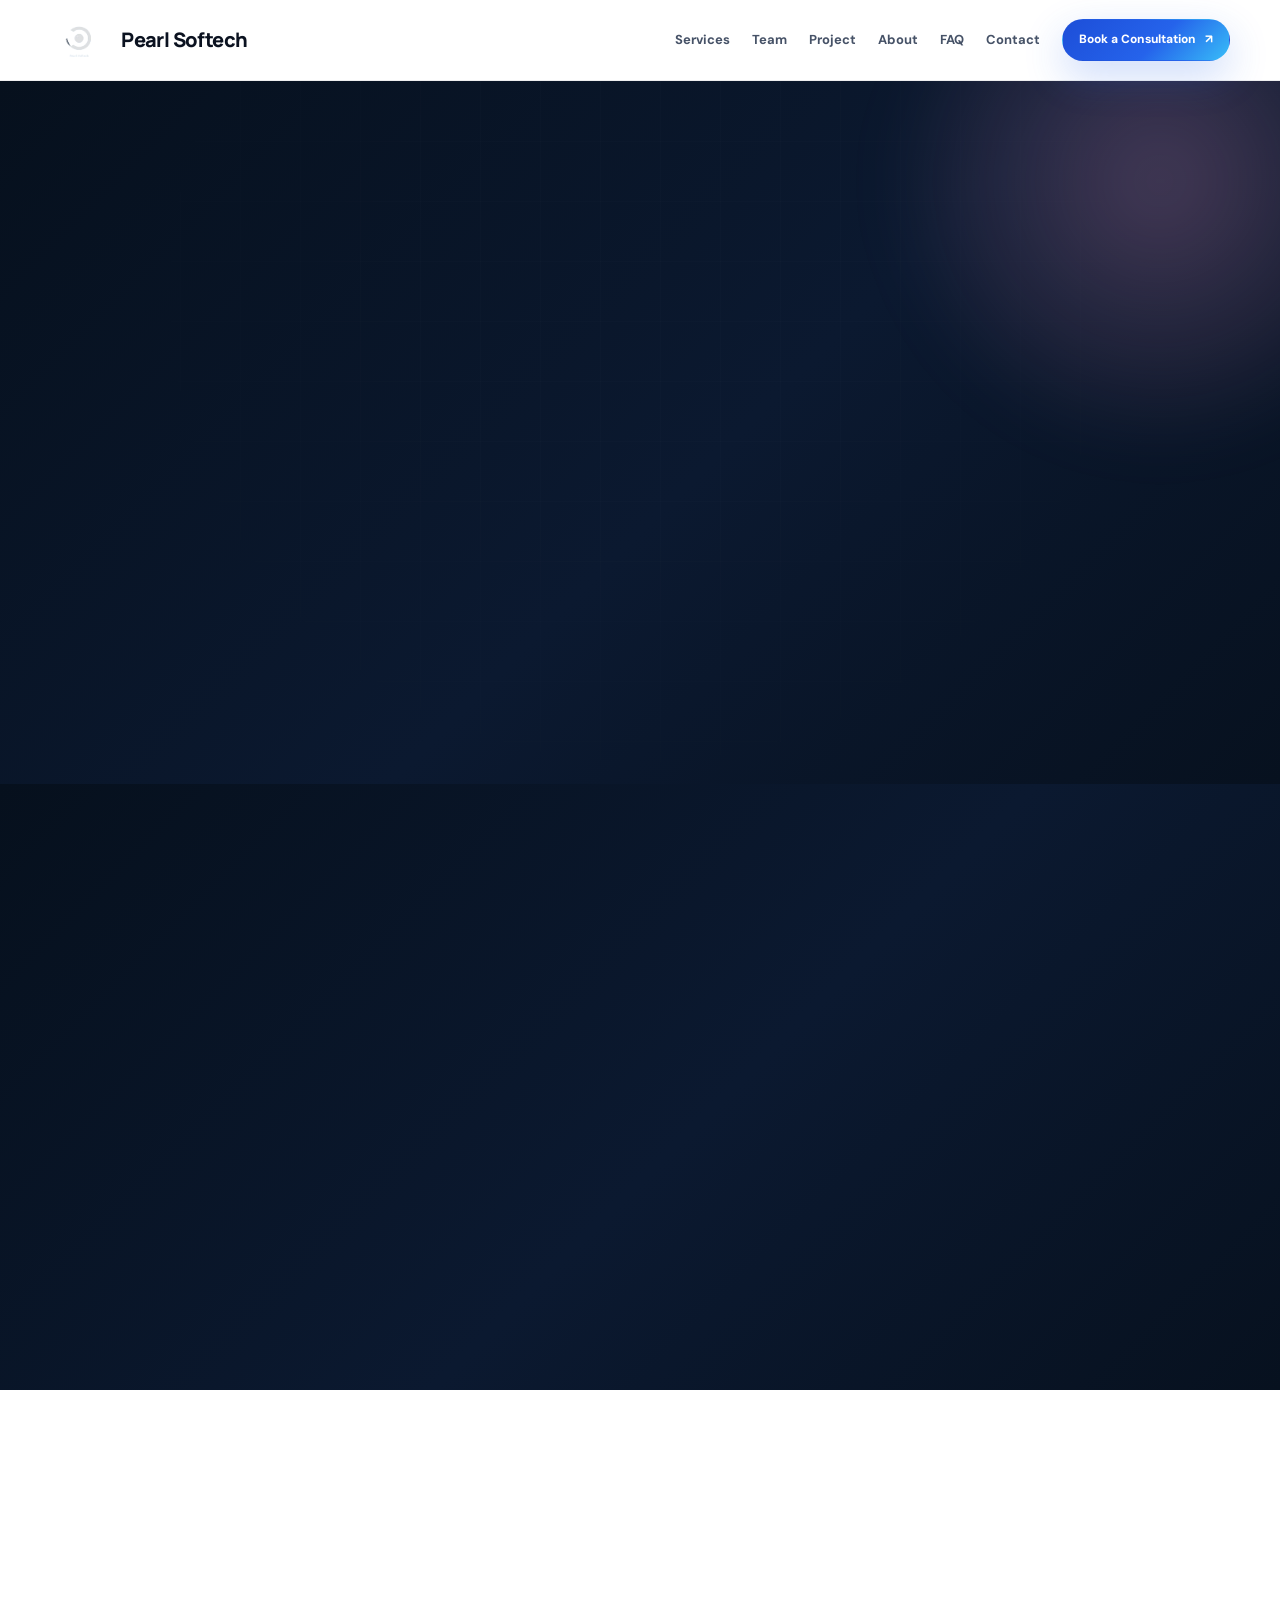
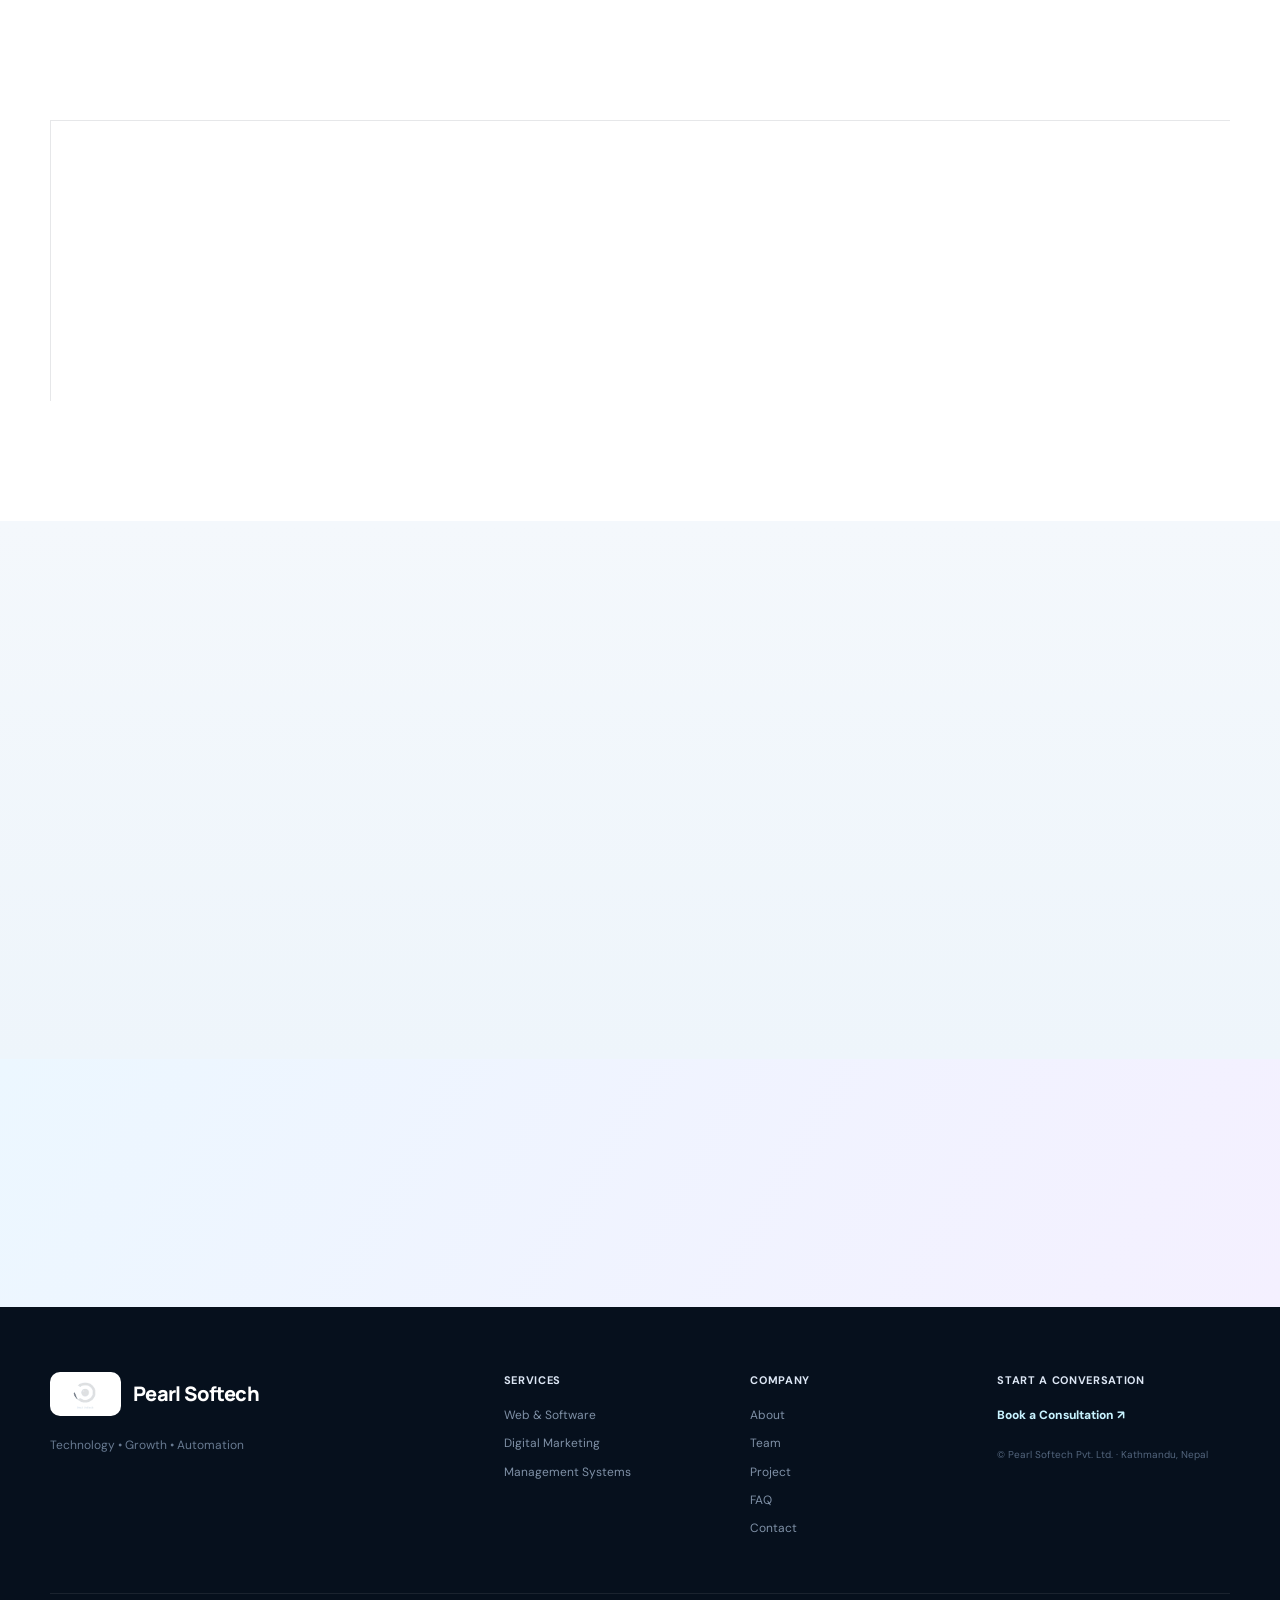
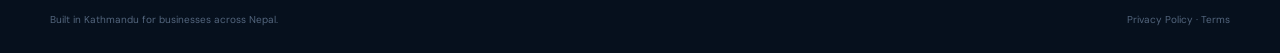
==== about.html @ 8149f489 "Add files via upload" ====
<!doctype html>
<html lang="en">
<head>
<meta charset="utf-8">
<meta name="viewport" content="width=device-width,initial-scale=1">
<meta name="theme-color" content="#06101d">
<meta name="description" content="About Pearl Softech — a Nepal-based technology, growth and automation partner.">
<title>About — Pearl Softech</title>
<link rel="preconnect" href="https://fonts.googleapis.com">
<link rel="preconnect" href="https://fonts.gstatic.com" crossorigin>
<link href="https://fonts.googleapis.com/css2?family=DM+Sans:wght@400;500;600;700&family=Manrope:wght@600;700;800&display=swap" rel="stylesheet">
<script>document.documentElement.classList.add('js-ready');</script>
<link rel="stylesheet" href="style.css">
</head>
<body data-page="about">
<div class="page-overlay"></div>
<div class="scroll-progress"></div>

<header class="header">
  <div class="container nav">
    <a class="brand" href="index.html"><img src="logo.png" alt="Pearl Softech" class="brand-logo"><span class="brand-text">Pearl <b>Softech</b></span></a>
    <nav class="desktop-nav">
      <a href="services.html" data-page="services">Services</a>
      <a href="team.html"     data-page="team">Team</a>
      <a href="project.html"  data-page="project">Project</a>
      <a href="about.html"    data-page="about">About</a>
      <a href="faq.html"      data-page="faq">FAQ</a>
      <a href="contact.html"  data-page="contact">Contact</a>
      <a class="btn btn-primary btn-nav magnetic" href="contact.html">Book a Consultation <span>↗</span></a>
    </nav>
    <button class="menu-toggle" aria-label="Open menu" aria-expanded="false" aria-controls="mobile-menu"><span></span><span></span><span></span></button>
  </div>
  <div class="mobile-menu" id="mobile-menu">
    <a href="index.html">Home</a>
    <a href="services.html">Services</a>
    <a href="team.html">Team</a>
    <a href="project.html">Project</a>
    <a href="about.html">About</a>
    <a href="faq.html">FAQ</a>
    <a href="contact.html">Contact</a>
    <a class="btn btn-primary" href="contact.html">Book a Consultation <span>↗</span></a>
  </div>
</header>

<main>
  <section class="page-hero">
    <div class="container page-hero-inner reveal">
      <div class="breadcrumb"><a href="index.html">Home</a><span class="sep">/</span><span class="current">About</span></div>
      <h1>Technology should make businesses <span class="gradient-text">more capable — not more complicated.</span></h1>
      <p>Pearl Softech brings software development, digital marketing, and business automation together under one strategy.</p>
    </div>
  </section>

  <section class="section section-dark">
    <div class="container about-grid">
      <div class="about-label reveal"><span>Our story</span><strong>One partner across product, growth and operations.</strong></div>
      <div class="about-copy reveal reveal-delay-1">
        <p>Most businesses don't have one technology problem. They have a chain of them — the website that doesn't convert, the marketing that isn't tracked, the ops tool that doesn't talk to the CRM, the spreadsheet that's become mission-critical.</p>
        <p>We started Pearl Softech in Kathmandu to solve the chain. Instead of stitching together an agency for marketing, a freelancer for the website, and a consultancy for operations, businesses get one team that understands how all of it fits together.</p>
        <p>Our goal is straightforward: turn complicated business challenges into technology that is useful, measurable, maintainable, and ready for the next stage of growth.</p>
      </div>
    </div>
  </section>

  <section class="section">
    <div class="container">
      <div class="section-intro reveal">
        <div class="eyebrow-light">What we believe</div>
        <h2>Principles that shape <span class="gradient-text-light">every project.</span></h2>
      </div>
      <div class="advantage-grid">
        <article class="advantage reveal"><span>01</span><h3>Business-first</h3><p>We start with the outcome, then work backwards to the technology. Not the other way around.</p></article>
        <article class="advantage reveal reveal-delay-1"><span>02</span><h3>Clarity over cleverness</h3><p>Simple, maintainable solutions beat impressive-sounding complexity every time.</p></article>
        <article class="advantage reveal reveal-delay-2"><span>03</span><h3>Connected systems</h3><p>Software, marketing, and operations should reinforce each other, not run on separate islands.</p></article>
        <article class="advantage reveal reveal-delay-3"><span>04</span><h3>Measured results</h3><p>If we can't measure whether it worked, we haven't finished.</p></article>
      </div>
    </div>
  </section>

  <section class="section section-light-blue">
    <div class="container">
      <div class="section-intro reveal" style="margin-bottom:0">
        <div class="eyebrow-light">The team</div>
        <h2>Ten people. Four disciplines. <span class="gradient-text-light">One shared goal.</span></h2>
        <p>Meet the engineers, marketers, designers, and operators who build every Pearl Softech project.</p>
        <a class="btn btn-dark" href="team.html" style="margin-top:20px">Meet the Team <span>↗</span></a>
      </div>
    </div>
  </section>

  <section class="audit-cta">
    <div class="container audit-inner reveal">
      <div>
        <span class="eyebrow-light">Work with us</span>
        <h2>Have a project in mind?</h2>
        <p>Tell us what you're building, growing, or trying to fix. We'll take it from there.</p>
      </div>
      <a class="btn btn-primary btn-lg magnetic" href="contact.html">Start a Conversation <span>↗</span></a>
    </div>
  </section>
</main>

<footer class="footer">
  <div class="container footer-top">
    <div><a class="brand" href="index.html"><img src="logo.png" alt="Pearl Softech" class="brand-logo"><span class="brand-text">Pearl <b>Softech</b></span></a><p>Technology • Growth • Automation</p></div>
    <div><h4>Services</h4><a href="services.html">Web &amp; Software</a><a href="services.html">Digital Marketing</a><a href="services.html">Management Systems</a></div>
    <div><h4>Company</h4><a href="about.html">About</a><a href="team.html">Team</a><a href="project.html">Project</a><a href="faq.html">FAQ</a><a href="contact.html">Contact</a></div>
    <div><h4>Start a conversation</h4><a class="footer-cta" href="contact.html">Book a Consultation ↗</a><span class="copyright">© <span id="year"></span> Pearl Softech Pvt. Ltd. · Kathmandu, Nepal</span></div>
  </div>
  <div class="container footer-bottom"><span>Built in Kathmandu for businesses across Nepal.</span><span>Privacy Policy · Terms</span></div>
</footer>

<button class="back-to-top" aria-label="Back to top">↑</button>
<script src="js/main.js"></script>
</body>
</html>
---- style.css ----
/* =========================================================
   PEARL SOFTECH — MASTER STYLESHEET
========================================================= */
:root{
  --ink:#06101d; --ink-2:#0b1830;
  --white:#fff; --surface:#fff; --soft:#f4f7fb;
  --blue-50:#eef7ff; --blue:#2563eb; --cyan:#39c8ff;
  --text:#101828; --muted:#657286;
  --line:rgba(16,24,40,.1); --line-dark:rgba(255,255,255,.12);
  --radius-xl:30px; --radius-lg:22px; --radius-md:16px;
  --shadow-sm:0 6px 20px rgba(21,48,87,.06);
  --shadow:0 20px 70px rgba(21,48,87,.1);
  --glow-blue:0 15px 40px rgba(37,99,235,.24);
  --ease:cubic-bezier(.22,.61,.36,1);
  --ease-out:cubic-bezier(.22,1,.36,1);
  --dur-fast:.2s; --dur:.35s; --dur-slow:.7s;
  --body:'DM Sans',system-ui,sans-serif;
  --display:'Manrope','DM Sans',sans-serif;
}
*{box-sizing:border-box}
html{scroll-behavior:smooth;scroll-padding-top:100px;-webkit-text-size-adjust:100%}
body{margin:0;font-family:var(--body);color:var(--text);background:#fff;line-height:1.62;overflow-x:hidden}
html.js-ready body{animation:fadeIn .5s var(--ease-out) both}
@keyframes fadeIn{from{opacity:0}to{opacity:1}}
body.leaving{opacity:0 !important;transition:opacity .3s var(--ease-out)}
a{color:inherit;text-decoration:none}
button,input,select,textarea{font:inherit}
button{cursor:pointer;background:none;border:0;color:inherit}
img,svg{display:block;max-width:100%}
:focus-visible{outline:2px solid var(--cyan);outline-offset:3px;border-radius:6px}
[id]{scroll-margin-top:100px}

.container{width:min(1180px,calc(100% - 48px));margin-inline:auto}
.section{padding:120px 0;position:relative}
.section-dark{color:#fff;background:linear-gradient(135deg,#06101d 0%,#0b1930 55%,#07111f 100%)}
.section-soft{background:var(--soft)}
.section-light-blue{background:linear-gradient(180deg,#f4f8fc 0%,#eef5fb 100%)}

.scroll-progress{position:fixed;top:0;left:0;height:2px;width:0%;background:linear-gradient(90deg,#39c8ff,#8b5cf6,#f472b6);z-index:200;transition:width .1s linear}
.page-overlay{position:fixed;inset:0;background:#06101d;z-index:9998;pointer-events:none;opacity:0;transition:opacity .3s var(--ease-out)}
body.leaving .page-overlay{opacity:.35}

/* ============ HEADER ============ */
.header{position:sticky;top:0;z-index:100;background:rgba(255,255,255,.9);backdrop-filter:blur(18px);-webkit-backdrop-filter:blur(18px);border-bottom:1px solid rgba(16,24,40,.07);transition:background .35s var(--ease),box-shadow .35s var(--ease)}
.header.scrolled{background:rgba(255,255,255,.96);box-shadow:0 10px 40px rgba(15,32,58,.08)}
.nav{min-height:80px;display:flex;align-items:center;justify-content:space-between;gap:20px}

/* ============ BRAND / LOGO ============ */
.brand{display:inline-flex;align-items:center;gap:12px;font-family:var(--display);font-weight:800;letter-spacing:-.03em;text-decoration:none}
.brand-logo{
  height:42px;
  width:auto;
  max-width:180px;
  object-fit:contain;
  display:block;
  transition:transform .4s var(--ease);
}
.brand:hover .brand-logo{transform:scale(1.04)}
.brand-text{font-size:20px;font-weight:800;letter-spacing:-.03em;color:#0b1220;white-space:nowrap}
.brand-text b{font-weight:800}

/* Footer brand — put logo on a light chip so it stays visible on dark bg */
.footer .brand-logo{height:44px;background:#fff;padding:4px 10px;border-radius:10px}
.footer .brand-text{color:#fff}

@media(max-width:760px){
  .brand-logo{height:34px;max-width:140px}
  .brand-text{font-size:16px}
  .footer .brand-logo{height:38px}
}

/* ============ NAV ============ */
.desktop-nav{display:flex;align-items:center;gap:22px;font-size:13px;font-weight:700}
.desktop-nav>a:not(.btn){color:#465267;position:relative;transition:color .2s ease}
.desktop-nav>a:not(.btn)::after{content:"";position:absolute;left:50%;bottom:-8px;width:0;height:2px;background:linear-gradient(90deg,#2563eb,#39c8ff);border-radius:2px;transition:width .35s var(--ease),left .35s var(--ease)}
.desktop-nav>a:not(.btn):hover{color:var(--blue)}
.desktop-nav>a:not(.btn):hover::after{width:100%;left:0}
.desktop-nav>a.active:not(.btn){color:var(--blue)}
.desktop-nav>a.active:not(.btn)::after{width:100%;left:0}

.menu-toggle{display:none;padding:6px}
.menu-toggle span{display:block;width:24px;height:2px;background:#0b1220;border-radius:5px;margin:5px;transition:transform .35s var(--ease),opacity .35s var(--ease)}
.menu-toggle[aria-expanded="true"] span:nth-child(1){transform:translateY(7px) rotate(45deg)}
.menu-toggle[aria-expanded="true"] span:nth-child(2){opacity:0}
.menu-toggle[aria-expanded="true"] span:nth-child(3){transform:translateY(-7px) rotate(-45deg)}
.mobile-menu{display:none}

/* ============ BUTTONS ============ */
.btn{position:relative;display:inline-flex;align-items:center;justify-content:center;gap:9px;border:1px solid transparent;border-radius:999px;min-height:48px;padding:0 20px;font-weight:800;overflow:hidden;transition:transform .35s var(--ease),box-shadow .35s var(--ease),background .35s var(--ease),border-color .35s var(--ease)}
.btn::before{content:"";position:absolute;inset:0;background:linear-gradient(110deg,transparent 18%,rgba(255,255,255,.28) 50%,transparent 82%);transform:translateX(-120%);transition:transform .7s var(--ease)}
.btn:hover::before{transform:translateX(120%)}
.btn:hover{transform:translateY(-2px)}
.btn>span{position:relative;z-index:1}
.btn-primary{color:#fff;background:linear-gradient(135deg,#1d4ed8,#2563eb 56%,#38bdf8);box-shadow:var(--glow-blue)}
.btn-primary:hover{box-shadow:0 22px 50px rgba(37,99,235,.34)}
.btn-outline-light{color:#fff;border-color:rgba(255,255,255,.22);background:rgba(255,255,255,.03)}
.btn-outline-light:hover{border-color:rgba(255,255,255,.4);background:rgba(255,255,255,.07)}
.btn-dark{color:#fff;background:#0b1220}
.btn-lg{min-height:56px;padding:0 24px}
.btn-nav{min-height:42px;padding:0 16px;font-size:12px}

/* ============ TYPE ============ */
.eyebrow,.eyebrow-light{font-size:11px;font-weight:800;letter-spacing:.14em;text-transform:uppercase}
.eyebrow{color:#9bc9ff}
.eyebrow-light{color:#52749e;margin-bottom:15px}
.eyebrow i{display:inline-block;width:7px;height:7px;background:#78ddff;border-radius:50%;box-shadow:0 0 18px #78ddff;margin-right:8px}
.gradient-text{background:linear-gradient(120deg,#fff 0%,#c6f5ff 45%,#ffd6f0 100%);-webkit-background-clip:text;background-clip:text;color:transparent}
.gradient-text-light{background:linear-gradient(120deg,#24477a 0%,#2563eb 52%,#6a55ce 100%);-webkit-background-clip:text;background-clip:text;color:transparent}

.section-intro{max-width:790px;margin-bottom:52px}
.section-intro h2{margin:0 0 18px;font:800 clamp(38px,5vw,60px)/1.04 var(--display);letter-spacing:-.055em}
.section-intro p{max-width:710px;margin:0;color:var(--muted);font-size:17px}
.dark-intro p{color:#9baabd}

/* ============ HERO (home) ============ */
.hero{min-height:820px;display:flex;align-items:center;overflow:hidden;isolation:isolate;position:relative}
.hero-grid{position:absolute;inset:0;opacity:.14;z-index:-2;background-image:linear-gradient(rgba(255,255,255,.07) 1px,transparent 1px),linear-gradient(90deg,rgba(255,255,255,.07) 1px,transparent 1px);background-size:55px 55px;-webkit-mask-image:radial-gradient(circle at 65% 45%,#000 18%,transparent 75%);mask-image:radial-gradient(circle at 65% 45%,#000 18%,transparent 75%)}
.hero-glow{position:absolute;border-radius:50%;filter:blur(20px);z-index:-1;animation:drift 12s ease-in-out infinite}
.hero-glow-a{width:520px;height:520px;right:-100px;top:-180px;background:radial-gradient(circle,rgba(71,163,255,.28),transparent 65%)}
.hero-glow-b{width:380px;height:380px;left:-160px;bottom:-150px;background:radial-gradient(circle,rgba(255,166,220,.22),transparent 68%);animation-delay:-4s}
.hero-inner{display:grid;grid-template-columns:.92fr 1.08fr;gap:75px;align-items:center}
.hero-copy h1{font:800 clamp(52px,6.2vw,82px)/.98 var(--display);letter-spacing:-.065em;margin:0 0 24px;max-width:720px}
.hero-lead{max-width:650px;color:#b8c4d6;font-size:17px;margin:0}
.hero-actions{display:flex;gap:12px;flex-wrap:wrap;margin:35px 0}
.hero-microproof{display:flex;flex-wrap:wrap;gap:13px 22px;color:#8090a7;font-size:12px}
.hero-microproof b{color:#e3edf9}
.hero-product{position:relative;min-height:540px;display:grid;place-items:center;perspective:1800px}

.dashboard{width:min(100%,650px);border:1px solid rgba(255,255,255,.13);border-radius:27px;background:rgba(255,255,255,.055);backdrop-filter:blur(20px);-webkit-backdrop-filter:blur(20px);box-shadow:0 30px 100px rgba(0,0,0,.3);overflow:hidden;transform:rotateY(-7deg) rotateX(3deg);animation:heroFloat 8s ease-in-out infinite}
.dash-top{display:grid;grid-template-columns:auto 1fr auto;align-items:center;gap:12px;padding:13px 15px;border-bottom:1px solid rgba(255,255,255,.08);font-size:10px;color:#75869c}
.traffic-dots{display:flex;gap:5px}
.traffic-dots i{width:7px;height:7px;border-radius:50%;background:rgba(255,255,255,.3)}
.status-dot{color:#91edc8}
.dash-body{display:grid;grid-template-columns:72px 1fr}
.dash-side{border-right:1px solid rgba(255,255,255,.08);padding:18px 12px;display:flex;flex-direction:column;gap:16px}
.side-logo{width:38px;height:38px;border-radius:12px;display:grid;place-items:center;background:linear-gradient(135deg,#d4faff,#bfc5ff);color:#263e67;font-weight:900;margin-bottom:8px}
.side-line{height:7px;border-radius:7px;background:rgba(255,255,255,.07)}
.side-line.active{background:rgba(169,223,255,.5)}
.side-line.short{width:55%}
.dash-main{padding:18px}
.dash-heading{display:flex;align-items:flex-start;justify-content:space-between;gap:15px}
.dash-heading span:first-child{display:block;font-weight:700;font-size:13px}
.dash-heading small{display:block;color:#71829a;font-size:9px;margin-top:2px}
.period{padding:7px 9px;border-radius:999px;border:1px solid rgba(255,255,255,.08);color:#7f91a8;font-size:9px}
.metric-row{display:grid;grid-template-columns:repeat(3,1fr);gap:10px;margin:16px 0}
.metric-card{border:1px solid rgba(255,255,255,.08);border-radius:15px;padding:14px;background:rgba(255,255,255,.04)}
.metric-card small{display:block;color:#718198;font-size:9px}
.metric-card strong{display:block;font:800 21px var(--display);margin:4px 0}
.metric-card em{font-style:normal;color:#a8ebff;font-size:9px}
.chart-panel{border:1px solid rgba(255,255,255,.08);border-radius:17px;padding:13px;background:rgba(255,255,255,.025)}
.chart-head{display:flex;justify-content:space-between;color:#8290a5;font-size:10px;margin-bottom:8px}
.chart-head b{color:#c5f6ff}
.chart-panel svg{width:100%;height:205px}
.dash-footer{display:flex;flex-wrap:wrap;gap:16px;padding:12px 15px;border-top:1px solid rgba(255,255,255,.08);color:#68798f;font-size:9px}
.dash-footer i{display:inline-block;width:6px;height:6px;border-radius:50%;background:#65e7bb;box-shadow:0 0 10px #65e7bb}

.orbit{position:absolute;border-radius:50%;border:1px solid rgba(162,227,255,.12);animation:spinSlow 22s linear infinite}
.orbit-a{width:480px;height:480px}
.orbit-b{width:570px;height:570px;animation-direction:reverse;opacity:.5}
.pearl{position:absolute;border-radius:50%;background:radial-gradient(circle at 32% 26%,#fff 0 10%,#d5fbff 28%,#c7caff 58%,#ffd6f0 100%);box-shadow:inset -15px -18px 30px rgba(85,80,167,.18),0 30px 80px rgba(75,127,255,.2);animation:pearlFloat 7s ease-in-out infinite}
.pearl-one{width:78px;height:78px;right:2%;top:10%}
.pearl-two{width:42px;height:42px;left:2%;bottom:13%;animation-delay:-2.4s}

/* ============ PAGE HERO (subpages) ============ */
.page-hero{position:relative;overflow:hidden;isolation:isolate;padding:140px 0 90px;color:#fff;background:linear-gradient(135deg,#06101d 0%,#0b1930 55%,#07111f 100%)}
.page-hero::before{content:"";position:absolute;inset:0;z-index:-1;opacity:.16;background-image:linear-gradient(rgba(255,255,255,.07) 1px,transparent 1px),linear-gradient(90deg,rgba(255,255,255,.07) 1px,transparent 1px);background-size:60px 60px;-webkit-mask-image:radial-gradient(circle at 50% 30%,#000 20%,transparent 80%);mask-image:radial-gradient(circle at 50% 30%,#000 20%,transparent 80%)}
.page-hero::after{content:"";position:absolute;width:600px;height:600px;right:-180px;top:-200px;background:radial-gradient(circle,rgba(255,166,220,.24),transparent 65%);border-radius:50%;filter:blur(30px);z-index:-1}
.page-hero-inner{max-width:840px;position:relative;z-index:2}
.page-hero h1{font:800 clamp(44px,6vw,78px)/1.02 var(--display);letter-spacing:-.06em;margin:22px 0 20px;color:#fff}
.page-hero p{color:#b8c4d6;font-size:18px;max-width:640px;margin:0}
.page-hero .hero-actions{margin-top:32px}

.breadcrumb{display:inline-flex;align-items:center;gap:10px;padding:8px 16px 8px 12px;border-radius:999px;background:rgba(255,255,255,.06);border:1px solid rgba(255,255,255,.14);backdrop-filter:blur(10px);-webkit-backdrop-filter:blur(10px);font-size:11px;font-weight:700;letter-spacing:.12em;text-transform:uppercase;color:#8fa4bf;margin-bottom:14px}
.breadcrumb a{color:#c8f3ff;display:inline-flex;align-items:center;gap:6px;padding:4px 10px;border-radius:999px;transition:background .25s,color .25s}
.breadcrumb a:hover{background:rgba(200,243,255,.14);color:#fff}
.breadcrumb a::before{content:"←";font-size:12px}
.breadcrumb .sep{color:#4c5c72;font-weight:400}
.breadcrumb .current{color:#fff;font-weight:800}

/* ============ TRUST BAR ============ */
.trust-bar{padding:20px 0;border-bottom:1px solid var(--line);background:#fff}
.trust-inner{display:grid;grid-template-columns:1.2fr repeat(4,auto) 1fr;align-items:center;gap:24px;font-size:12px;color:#6e7a8b}
.trust-inner>span:not(.trust-label):not(.trust-note){font-weight:800;color:#27364c}
.trust-label,.trust-note{color:#8a96a6}
.trust-note{text-align:right}

/* ============ LOGO STRIP ============ */
.logo-strip{padding:60px 0;background:#fff;border-top:1px solid var(--line);border-bottom:1px solid var(--line)}
.logo-strip-label{text-align:center;font-size:11px;font-weight:800;letter-spacing:.18em;text-transform:uppercase;color:#8a96a6;margin:0 0 34px}
.logo-row{display:grid;grid-template-columns:repeat(5,1fr);gap:20px;align-items:center}
.logo-item{display:grid;place-items:center;height:78px;border:1px solid var(--line);border-radius:16px;background:linear-gradient(180deg,#ffffff,#f7fbff);color:#3d4c62;font:800 15px var(--display);letter-spacing:-.02em;padding:0 14px;text-align:center;filter:grayscale(100%);opacity:.72;transition:all .35s var(--ease)}
.logo-item:hover{transform:translateY(-4px);border-color:rgba(37,99,235,.24);box-shadow:0 15px 40px rgba(24,52,87,.09);color:#1d4ed8;filter:grayscale(0);opacity:1}
.logo-item small{display:block;font-size:9px;font-weight:700;letter-spacing:.14em;color:#8a96a6;margin-top:4px}

/* ============ PARTNERSHIP ============ */
.partnership-section{background:#fff}
.partner-grid{display:grid;grid-template-columns:repeat(3,1fr);gap:16px;margin-top:20px}
.partner-card{display:flex;flex-direction:column;align-items:center;justify-content:center;gap:6px;padding:28px 20px;border:1px solid var(--line);border-radius:18px;background:linear-gradient(180deg,#ffffff,#f7fbff);text-align:center;transition:all .35s var(--ease)}
.partner-card:hover{transform:translateY(-4px);border-color:rgba(37,99,235,.24);box-shadow:var(--shadow-sm)}
.partner-logo{color:#3d4c62;display:grid;place-items:center;height:36px}
.partner-name{font:800 14px var(--display)}
.partner-type{font-size:10px;font-weight:700;letter-spacing:.1em;text-transform:uppercase;color:#8a96a6}

/* ============ SERVICE CARDS ============ */
.service-grid{display:grid;grid-template-columns:repeat(3,1fr);gap:19px}
.service-card{min-height:490px;position:relative;padding:31px;border:1px solid var(--line);border-radius:var(--radius-xl);background:#fff;box-shadow:var(--shadow);overflow:hidden;transition:all .35s var(--ease)}
.service-card:hover{transform:translateY(-10px);box-shadow:0 28px 80px rgba(26,64,108,.14);border-color:rgba(37,99,235,.22)}
.service-card::after{content:"";position:absolute;width:210px;height:210px;right:-95px;top:-95px;border-radius:50%;background:radial-gradient(circle,rgba(116,218,255,.16),transparent 68%);transition:transform .5s var(--ease)}
.service-card:hover::after{transform:scale(1.3)}
.service-blue{background:linear-gradient(180deg,#f7fcff,#fff)}
.service-head{display:flex;align-items:center;justify-content:space-between}
.service-number{font:800 12px var(--display);color:#7590b1}
.service-label{font-size:10px;font-weight:800;letter-spacing:.12em;color:#6f84a0}
.service-card h3{font:800 28px/1.08 var(--display);letter-spacing:-.04em;margin:62px 0 15px;max-width:320px}
.service-card p{margin:0;color:var(--muted);font-size:14px}
.service-list{list-style:none;padding:0;margin:23px 0 0;display:grid;grid-template-columns:1fr 1fr;gap:9px 18px}
.service-list li{font-size:12px;color:#405065;position:relative;padding-left:13px}
.service-list li::before{content:"";position:absolute;left:0;top:.7em;width:5px;height:5px;border-radius:50%;background:#70cfff}
.service-link{display:inline-flex;gap:8px;font-size:13px;font-weight:800;color:#2454a1;margin-top:28px;transition:gap .35s var(--ease)}
.service-link:hover{gap:13px}

/* ============ SPLIT / SOLUTION ROWS ============ */
.split-layout{display:grid;grid-template-columns:.82fr 1.18fr;gap:90px}
.sticky-intro{position:sticky;top:120px;align-self:start}
.sticky-intro h2{font:800 clamp(38px,4.8vw,56px)/1.05 var(--display);letter-spacing:-.05em;margin:0 0 18px}
.sticky-intro p{color:var(--muted);max-width:560px}
.sticky-intro .btn{margin-top:20px}
.solution-list{border-top:1px solid var(--line)}
.solution-row{display:grid;grid-template-columns:60px 1fr;gap:28px;padding:36px 0;border-bottom:1px solid var(--line);transition:padding-left .35s var(--ease)}
.solution-row:hover{padding-left:12px}
.solution-index{font:800 13px var(--display);color:#8ba2bd;padding-top:6px;letter-spacing:.06em}
.solution-row h3{font:800 24px/1.15 var(--display);letter-spacing:-.025em;margin:0 0 10px}
.solution-row p{margin:0;color:var(--muted);font-size:14.5px;line-height:1.65;max-width:700px}
.solution-tags{display:flex;flex-wrap:wrap;gap:8px;margin-top:20px}
.solution-tags span{font-size:10px;font-weight:800;letter-spacing:.08em;text-transform:uppercase;color:#51657f;border:1px solid var(--line);border-radius:999px;padding:6px 11px;background:#fff}

/* ============ ADVANTAGE ============ */
.advantage-grid{display:grid;grid-template-columns:repeat(4,1fr);border-top:1px solid var(--line);border-left:1px solid var(--line)}
.advantage{padding:29px;border-right:1px solid var(--line);border-bottom:1px solid var(--line);min-height:280px;transition:background .35s var(--ease)}
.advantage:hover{background:linear-gradient(180deg,#f7fcff,#fff)}
.advantage span{font:800 11px var(--display);color:#87a0bc}
.advantage h3{font:800 23px var(--display);margin:58px 0 8px;letter-spacing:-.03em}
.advantage p{margin:0;color:var(--muted);font-size:13px}

/* ============ TEAM ============ */
.team-grid{display:grid;grid-template-columns:repeat(4,1fr);gap:16px;margin-top:20px}
.team-card{padding:26px 22px;border:1px solid var(--line);border-radius:20px;background:#fff;box-shadow:var(--shadow-sm);position:relative;overflow:hidden;transition:all .35s var(--ease)}
.team-card:hover{transform:translateY(-6px);box-shadow:var(--shadow);border-color:rgba(37,99,235,.22)}
.team-card::before{content:"";position:absolute;inset:0 auto 0 0;width:4px;background:linear-gradient(180deg,#2563eb,#39c8ff,#ffd6f0);transform:scaleY(0);transform-origin:top;transition:transform .4s var(--ease)}
.team-card:hover::before{transform:scaleY(1)}
.team-avatar{width:56px;height:56px;border-radius:16px;display:grid;place-items:center;font:800 20px var(--display);color:#0b1220;background:linear-gradient(135deg,#d4faff,#c8c4ff 55%,#ffd6f0);box-shadow:inset -6px -8px 16px rgba(75,77,155,.16),0 8px 24px rgba(73,112,195,.14);margin-bottom:20px}
.team-card h3{font:800 18px var(--display);letter-spacing:-.02em;margin:0 0 4px}
.team-card .role{display:block;font-size:11px;font-weight:700;letter-spacing:.08em;text-transform:uppercase;color:#52749e;margin-bottom:14px}
.team-card p{margin:0;font-size:13px;color:var(--muted);line-height:1.55}
.team-tag{display:inline-block;margin-top:16px;padding:5px 10px;border-radius:999px;font-size:10px;font-weight:800;letter-spacing:.08em;text-transform:uppercase;color:#2454a1;background:#eef7ff;border:1px solid rgba(37,99,235,.14)}
.team-lead{grid-column:span 2;background:linear-gradient(135deg,#f7fcff,#ffffff 60%,#fdf3fb);border-color:rgba(37,99,235,.22)}
.team-lead .team-avatar{width:72px;height:72px;font-size:26px;border-radius:22px}
.team-lead h3{font-size:22px}

/* ============ PROJECT CARDS ============ */
.project-grid{display:grid;grid-template-columns:repeat(2,1fr);gap:24px;margin-top:20px}
.project-card{border:1px solid var(--line);border-radius:24px;background:#fff;overflow:hidden;box-shadow:var(--shadow-sm);display:flex;flex-direction:column;transition:all .35s var(--ease)}
.project-card:hover{transform:translateY(-6px);box-shadow:var(--shadow);border-color:rgba(37,99,235,.22)}
.project-image{position:relative;aspect-ratio:16/10;overflow:hidden;background:#0b1220}
.project-image img{width:100%;height:100%;object-fit:cover;transition:transform .8s var(--ease);display:block}
.project-card:hover .project-image img{transform:scale(1.05)}
.project-image::after{content:"";position:absolute;inset:0;background:linear-gradient(180deg,transparent 55%,rgba(6,16,29,.55) 100%);pointer-events:none}
.project-badge{position:absolute;top:14px;left:14px;padding:6px 12px;font-size:10px;font-weight:800;letter-spacing:.1em;text-transform:uppercase;color:#fff;background:rgba(6,16,29,.72);border:1px solid rgba(255,255,255,.18);border-radius:999px;backdrop-filter:blur(10px);-webkit-backdrop-filter:blur(10px);z-index:2}
.project-body{padding:24px}
.project-meta{display:flex;justify-content:space-between;gap:10px;font-size:10px;font-weight:800;letter-spacing:.1em;text-transform:uppercase;color:#8a96a6;margin-bottom:10px}
.project-body h3{font:800 24px var(--display);letter-spacing:-.03em;margin:0 0 10px}
.project-body p{margin:0 0 20px;color:var(--muted);font-size:14px;line-height:1.62}
.project-stats{display:grid;grid-template-columns:repeat(3,1fr);gap:12px;border-top:1px solid var(--line);padding-top:16px}
.project-stats strong{display:block;font:800 20px var(--display);color:var(--blue)}
.project-stats small{display:block;margin-top:4px;font-size:10px;font-weight:700;letter-spacing:.06em;text-transform:uppercase;color:#8a96a6}

/* ============ PROCESS ============ */
.process-line{display:grid;grid-template-columns:repeat(6,1fr);border-top:1px solid var(--line);border-left:1px solid var(--line)}
.process-step{min-height:260px;padding:24px;border-right:1px solid var(--line);border-bottom:1px solid var(--line);transition:background .35s var(--ease)}
.process-step:hover{background:linear-gradient(180deg,#f7fcff,#fff)}
.process-step span{font:800 11px var(--display);color:#88a0bb}
.process-step h3{margin:54px 0 9px;font:800 21px var(--display)}
.process-step p{margin:0;color:var(--muted);font-size:12px}

/* ============ INDUSTRIES ============ */
.industry-grid{display:grid;grid-template-columns:repeat(3,1fr);gap:14px}
.industry-card{padding:26px;border:1px solid var(--line);border-radius:19px;background:rgba(255,255,255,.7);transition:all .35s var(--ease)}
.industry-card:hover{transform:translateY(-5px);box-shadow:var(--shadow);border-color:rgba(37,99,235,.2)}
.industry-card>span{font-size:10px;font-weight:800;color:#86a0bb}
.industry-card h3{font:800 20px var(--display);margin:28px 0 7px}
.industry-card p{margin:0;color:var(--muted);font-size:13px}

/* ============ TECH ============ */
.tech-grid{display:grid;grid-template-columns:.75fr 1.25fr;gap:90px;align-items:start}
.tech-panels{display:grid;grid-template-columns:1fr 1fr;gap:12px}
.tech-group{padding:18px;border:1px solid var(--line);border-radius:17px;background:#fff}
.tech-group h3{font:700 13px var(--display);margin:0 0 12px}
.tech-group>div{display:flex;flex-wrap:wrap;gap:7px}
.tech-group span{padding:7px 9px;border-radius:999px;background:#f5f8fb;color:#506177;font-size:10px;font-weight:700}

/* ============ TESTIMONIALS ============ */
.testimonial-grid{display:grid;grid-template-columns:repeat(3,1fr);gap:16px}
.testimonial{margin:0;padding:28px;border:1px solid var(--line);border-radius:21px;background:#fff;box-shadow:0 15px 50px rgba(24,52,87,.06);transition:all .35s var(--ease)}
.testimonial:hover{transform:translateY(-4px);box-shadow:var(--shadow)}
.testimonial .quote{display:block;font:800 48px/1 Georgia,serif;color:#b8cadf}
.testimonial p{margin:8px 0 28px;font:600 19px/1.45 var(--display);letter-spacing:-.02em}
.testimonial footer{border-top:1px solid var(--line);padding-top:15px}
.testimonial footer strong,.testimonial footer span{display:block}
.testimonial footer strong{font-size:12px}
.testimonial footer span{font-size:10px;color:#7e899a;margin-top:2px}

/* ============ ABOUT ============ */
.about-grid{display:grid;grid-template-columns:.9fr 1.1fr;gap:80px}
.about-label span{display:block;color:#8dbfff;font-size:11px;font-weight:800;letter-spacing:.14em;text-transform:uppercase;margin-bottom:24px}
.about-label strong{display:block;font:800 clamp(36px,4.8vw,57px)/1.06 var(--display);letter-spacing:-.05em}
.about-copy{color:#a9b7ca;font-size:17px;max-width:720px}
.about-copy p{margin:0 0 21px}

/* ============ AUDIT CTA ============ */
.audit-cta{padding:35px 0;background:linear-gradient(120deg,#ecf7ff,#f4f0ff)}
.audit-inner{display:flex;justify-content:space-between;align-items:center;gap:30px;padding:34px 0}
.audit-inner h2{font:800 clamp(28px,4vw,42px)/1.1 var(--display);letter-spacing:-.04em;margin:5px 0 10px}
.audit-inner p{margin:0;color:var(--muted);max-width:690px;font-size:14px}

/* ============ FAQ ============ */
.faq-grid{display:grid;grid-template-columns:.8fr 1.2fr;gap:90px;align-items:start}
.faq-list{border-top:1px solid var(--line)}
.faq{border-bottom:1px solid var(--line)}
.faq summary{list-style:none;cursor:pointer;padding:24px 56px 24px 0;font:700 17px/1.4 var(--display);letter-spacing:-.015em;color:var(--text);position:relative;transition:color .25s;user-select:none}
.faq summary::-webkit-details-marker{display:none}
.faq summary::marker{display:none}
.faq summary:hover{color:var(--blue)}
.faq summary::after{content:"";position:absolute;right:0;top:50%;width:36px;height:36px;border-radius:50%;background-color:#f5f8fb;border:1px solid var(--line);transform:translateY(-50%);background-image:linear-gradient(currentColor,currentColor),linear-gradient(currentColor,currentColor);background-size:12px 2px,2px 12px;background-position:center,center;background-repeat:no-repeat;color:#52749e;transition:all .3s var(--ease)}
.faq[open] summary{color:var(--blue)}
.faq[open] summary::after{background-color:var(--blue);border-color:var(--blue);color:#fff;transform:translateY(-50%) rotate(45deg)}
.faq p{margin:0;padding:0 0 26px;color:var(--muted);font-size:14.5px;line-height:1.7;max-width:720px}
@keyframes fadeSlide{from{opacity:0;transform:translateY(-8px)}to{opacity:1;transform:none}}

/* ============ CONTACT ============ */
.contact-grid{display:grid;grid-template-columns:.88fr 1.12fr;gap:85px;align-items:start}
.contact-copy h2{font:800 clamp(40px,5vw,62px)/1.03 var(--display);letter-spacing:-.055em;margin:0 0 19px}
.contact-copy>p{color:var(--muted);max-width:600px}
.contact-bullets{display:grid;gap:18px;margin-top:34px}
.contact-bullets>div{display:grid;grid-template-columns:34px 1fr;gap:14px}
.contact-bullets>div>span{font:800 11px var(--display);color:#88a0bb}
.contact-bullets p{margin:0;color:var(--muted);font-size:12px}
.contact-info{display:grid;gap:14px;margin-top:34px}
.contact-info a{display:flex;align-items:center;gap:14px;padding:14px 16px;border:1px solid var(--line);border-radius:14px;background:#fff;transition:all .35s var(--ease)}
.contact-info a:hover{transform:translateX(4px);border-color:rgba(37,99,235,.24)}
.contact-info b{font-size:12px}
.contact-info span{font-size:11px;color:var(--muted);display:block}
.contact-icon{width:42px;height:42px;border-radius:12px;display:grid;place-items:center;background:linear-gradient(135deg,#eef7ff,#f5f0ff);color:var(--blue);flex-shrink:0}
.contact-icon-mail{color:#ea4335;background:linear-gradient(135deg,#ffecec,#ffe0e0)}
.contact-icon-phone{color:#2563eb;background:linear-gradient(135deg,#eef7ff,#e0eaff)}
.contact-icon-pin{background:linear-gradient(135deg,#eef7ff,#f5f0ff);color:#2563eb}

.social-row{display:flex;gap:10px;margin-top:24px;flex-wrap:wrap}
.social-btn{width:46px;height:46px;display:grid;place-items:center;border-radius:14px;border:1px solid var(--line);background:#fff;color:#3d4c62;transition:all .35s var(--ease)}
.social-btn:hover{transform:translateY(-3px);color:#fff}
.social-gmail:hover{background:#ea4335;border-color:#ea4335}
.social-x:hover{background:#0b1220;border-color:#0b1220}
.social-fb:hover{background:#1877f2;border-color:#1877f2}
.social-ig:hover{background:linear-gradient(45deg,#f09433,#e6683c,#dc2743,#cc2366,#bc1888);border-color:transparent}

.map-block{margin-top:28px}
.map-label{display:flex;align-items:flex-start;gap:12px;padding:14px 16px;border:1px solid var(--line);border-radius:14px;background:#fff;margin-bottom:12px}
.map-label b{display:block;font-size:12px}
.map-label span{font-size:11px;color:var(--muted)}
.map-embed{border-radius:18px;overflow:hidden;border:1px solid var(--line);box-shadow:var(--shadow-sm);aspect-ratio:16/10;background:#f5f8fb}
.map-embed iframe{width:100%;height:100%;border:0;display:block}

.lead-form{background:#fff;border:1px solid var(--line);border-radius:23px;box-shadow:var(--shadow);padding:28px}
.lead-form label{display:grid;gap:7px;font-size:11px;font-weight:800;color:#344258;margin-bottom:15px}
.form-row{display:grid;grid-template-columns:1fr 1fr;gap:13px}
input,select,textarea{width:100%;border:1px solid rgba(16,24,40,.12);border-radius:12px;background:#f8fafc;padding:13px 14px;color:#0f172a;outline:none;transition:border-color .2s,box-shadow .2s,background .2s}
input:focus,select:focus,textarea:focus{border-color:rgba(37,99,235,.48);background:#fff;box-shadow:0 0 0 4px rgba(37,99,235,.07)}
textarea{resize:vertical;min-height:130px}
.form-note{font-size:10px;color:#8791a0;margin:10px 0 0}
.form-success{display:none;margin:12px 0 0;padding:11px 12px;border-radius:10px;background:#effbf6;color:#23674e;font-size:11px}
.form-success.visible{display:block}

/* ============ FOOTER ============ */
.footer{background:#06101d;color:#fff;padding:65px 0 25px}
.footer-top{display:grid;grid-template-columns:1.6fr .8fr .8fr .9fr;gap:40px}
.footer p{color:#687a91;font-size:12px;margin:12px 0 0}
.footer h4{font-size:11px;color:#dce6f4;margin:0 0 16px;letter-spacing:.06em;text-transform:uppercase}
.footer a:not(.brand){display:block;color:#7f90a6;font-size:12px;margin:9px 0;transition:color .2s}
.footer a:not(.brand):hover{color:#c8f3ff}
.footer-cta{color:#c8f3ff!important;font-weight:800!important}
.copyright{display:block;color:#53657d;font-size:10px;margin-top:22px}
.footer-bottom{display:flex;justify-content:space-between;gap:20px;border-top:1px solid rgba(255,255,255,.08);margin-top:45px;padding-top:18px;color:#53657d;font-size:10px}

/* ============ BACK TO TOP ============ */
.back-to-top{position:fixed;right:22px;bottom:22px;width:46px;height:46px;border-radius:50%;background:linear-gradient(135deg,#1d4ed8,#39c8ff);color:#fff;font-size:16px;font-weight:800;z-index:90;box-shadow:0 15px 40px rgba(37,99,235,.32);opacity:0;transform:translateY(12px);pointer-events:none;transition:all .35s var(--ease)}
.back-to-top.visible{opacity:1;transform:none;pointer-events:auto}
.back-to-top:hover{transform:translateY(-3px)}

/* ============ REVEAL ============ */
html.js-ready .reveal{opacity:0;transform:translateY(22px);transition:opacity .7s var(--ease),transform .7s var(--ease)}
html.js-ready .reveal.revealed{opacity:1;transform:none}
body.show-all .reveal{opacity:1 !important;transform:none !important;transition:none !important}
.reveal-delay-1{transition-delay:.08s}
.reveal-delay-2{transition-delay:.16s}
.reveal-delay-3{transition-delay:.24s}

@keyframes drift{0%,100%{transform:translate3d(0,0,0) scale(1)}50%{transform:translate3d(20px,-18px,0) scale(1.05)}}
@keyframes heroFloat{0%,100%{transform:rotateY(-7deg) rotateX(3deg) translateY(0)}50%{transform:rotateY(-5deg) rotateX(2deg) translateY(-10px)}}
@keyframes pearlFloat{0%,100%{transform:translate3d(0,0,0) rotate(0deg)}50%{transform:translate3d(-8px,-12px,0) rotate(9deg)}}
@keyframes spinSlow{to{transform:rotate(360deg)}}

/* ============ RESPONSIVE ============ */
@media(max-width:1080px){
  .desktop-nav{gap:14px;font-size:12px}
  .hero-inner,.split-layout,.tech-grid,.about-grid,.faq-grid,.contact-grid{grid-template-columns:1fr;gap:50px}
  .hero{padding:95px 0}
  .hero-product{min-height:470px}
  .dashboard{width:min(100%,720px)}
  .sticky-intro{position:static}
  .service-grid,.testimonial-grid{grid-template-columns:1fr 1fr}
  .project-grid{grid-template-columns:1fr}
  .process-line{grid-template-columns:repeat(3,1fr)}
  .advantage-grid{grid-template-columns:1fr 1fr}
  .industry-grid,.partner-grid{grid-template-columns:repeat(2,1fr)}
  .trust-inner{grid-template-columns:repeat(4,auto)}
  .trust-label,.trust-note{display:none}
  .footer-top{grid-template-columns:1.4fr 1fr 1fr 1fr}
  .team-grid{grid-template-columns:1fr 1fr}
  .logo-row{grid-template-columns:repeat(3,1fr)}
  .team-lead{grid-column:span 2}
}
@media(max-width:760px){
  .container{width:min(100% - 30px,640px)}
  .section{padding:84px 0}
  .page-hero{padding:100px 0 60px}
  .desktop-nav{display:none}
  .menu-toggle{display:block}
  .mobile-menu{position:absolute;left:15px;right:15px;top:76px;display:none;flex-direction:column;gap:5px;padding:12px;background:rgba(255,255,255,.98);border:1px solid var(--line);border-radius:20px;box-shadow:0 25px 70px rgba(21,48,87,.14)}
  .mobile-menu.open{display:flex}
  .mobile-menu a{padding:11px 12px;font-size:13px;font-weight:700;border-radius:10px}
  .mobile-menu a:hover{background:#f4f8fc}
  .mobile-menu .btn{margin-top:4px}
  .hero{min-height:auto;padding:82px 0}
  .hero-inner{gap:40px}
  .hero-copy h1{font-size:clamp(45px,12vw,67px)}
  .hero-lead{font-size:15px}
  .hero-product{min-height:340px}
  .dashboard{transform:none}
  .orbit{display:none}
  .pearl-one{width:56px;height:56px}
  .pearl-two{width:33px;height:33px}
  .dash-body{grid-template-columns:48px 1fr}
  .dash-side{padding:15px 8px}
  .side-logo{width:30px;height:30px;border-radius:9px;font-size:11px}
  .metric-row{grid-template-columns:1fr}
  .chart-panel svg{height:160px}
  .service-grid,.testimonial-grid,.industry-grid,.tech-panels,.project-grid,.partner-grid{grid-template-columns:1fr}
  .service-card{min-height:0}
  .service-card h3{margin-top:44px}
  .process-line{grid-template-columns:1fr 1fr}
  .process-step{min-height:210px}
  .advantage-grid{grid-template-columns:1fr}
  .solution-row{grid-template-columns:36px 1fr;gap:14px;padding:26px 0}
  .solution-row h3{font-size:20px}
  .form-row{grid-template-columns:1fr;gap:0}
  .audit-inner{flex-direction:column;align-items:flex-start}
  .footer-top{grid-template-columns:1fr 1fr;gap:30px}
  .footer-bottom{flex-direction:column;gap:8px}
  .trust-inner{grid-template-columns:1fr 1fr}
  .back-to-top{right:16px;bottom:16px}
  .team-grid{grid-template-columns:1fr}
  .logo-row{grid-template-columns:1fr 1fr}
  .team-lead{grid-column:span 1}
}
@media(prefers-reduced-motion:reduce){
  html{scroll-behavior:auto}
  *,*::before,*::after{animation-duration:.01ms!important;animation-iteration-count:1!important;transition-duration:.01ms!important}
  html.js-ready .reveal{opacity:1;transform:none}
}
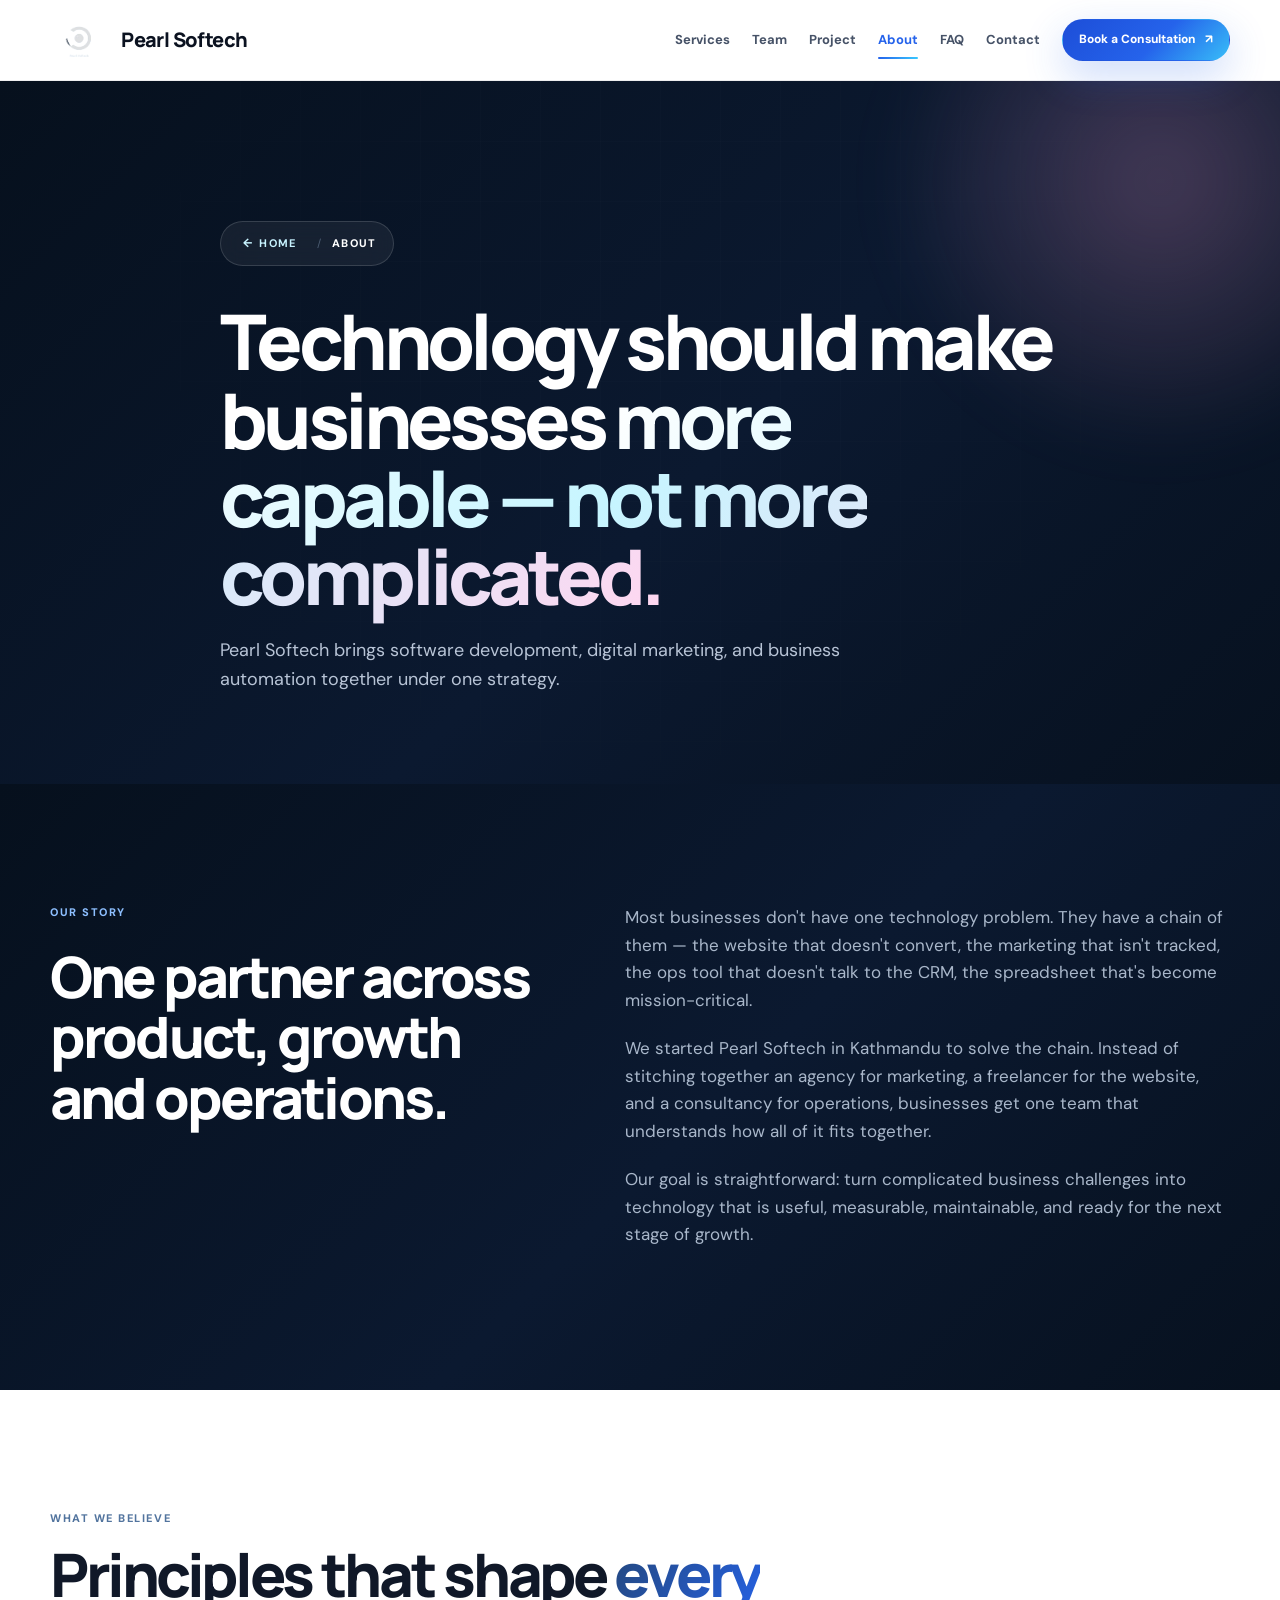
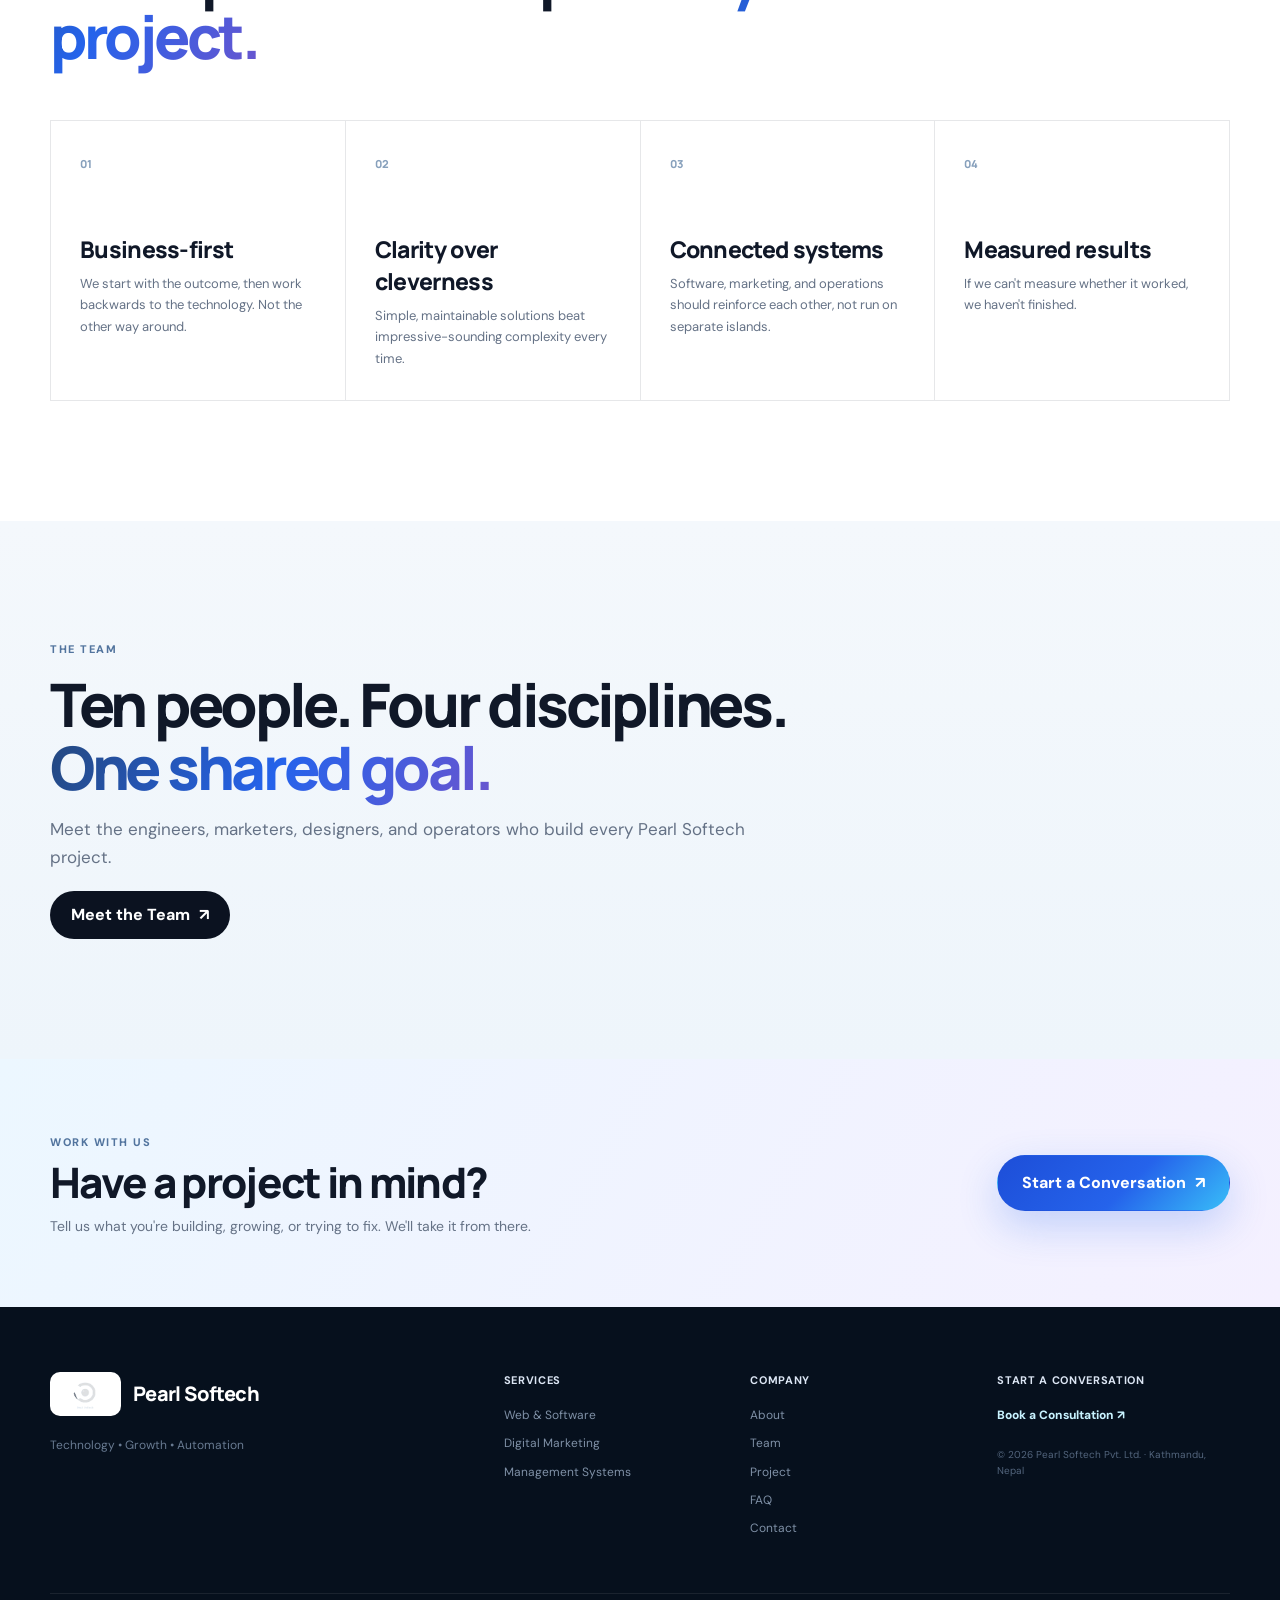
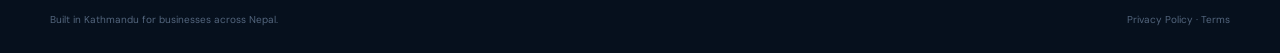
==== commit 5caad35c: "Fix HTML encoding issues in about.html" ====
--- a/about.html
+++ b/about.html
@@ -111,6 +111,6 @@
 </footer>
 
 <button class="back-to-top" aria-label="Back to top">↑</button>
-<script src="js/main.js"></script>
+<script src="main.js"></script>
 </body>
-</html>+</html>
